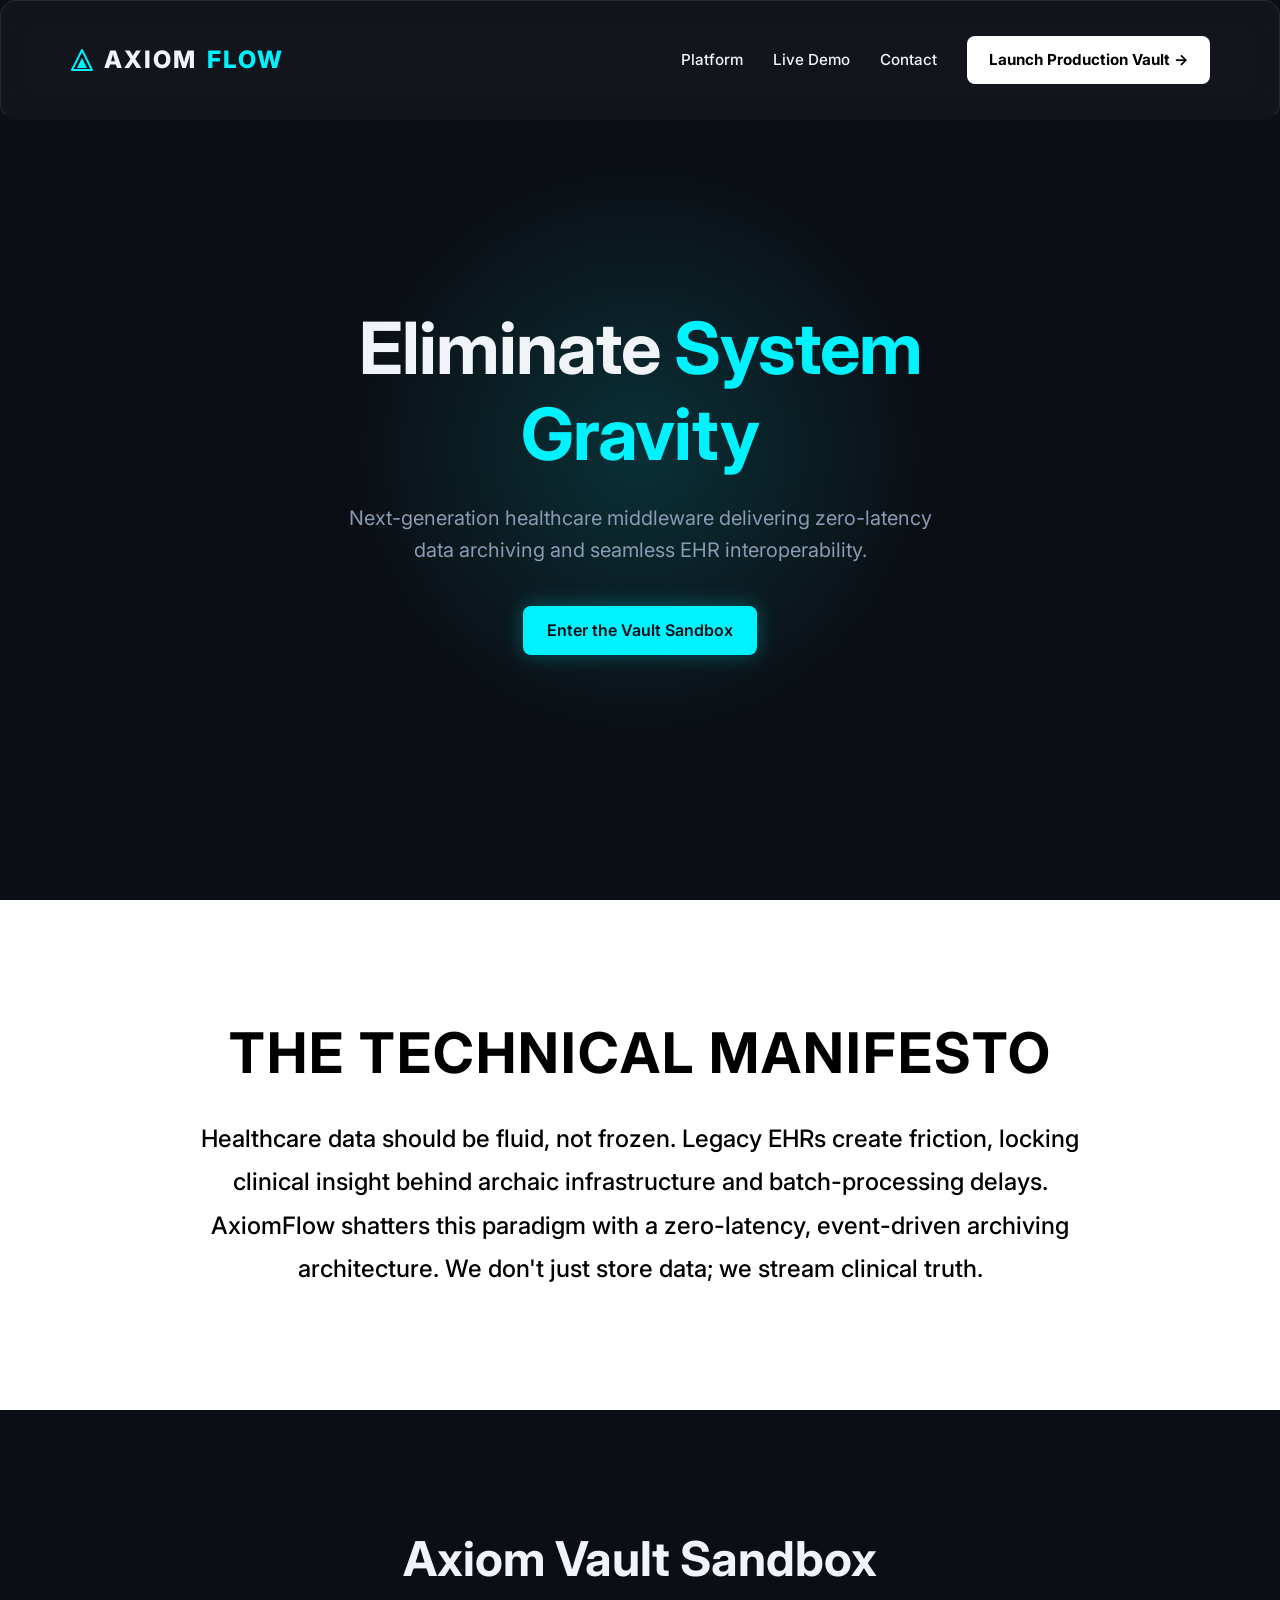
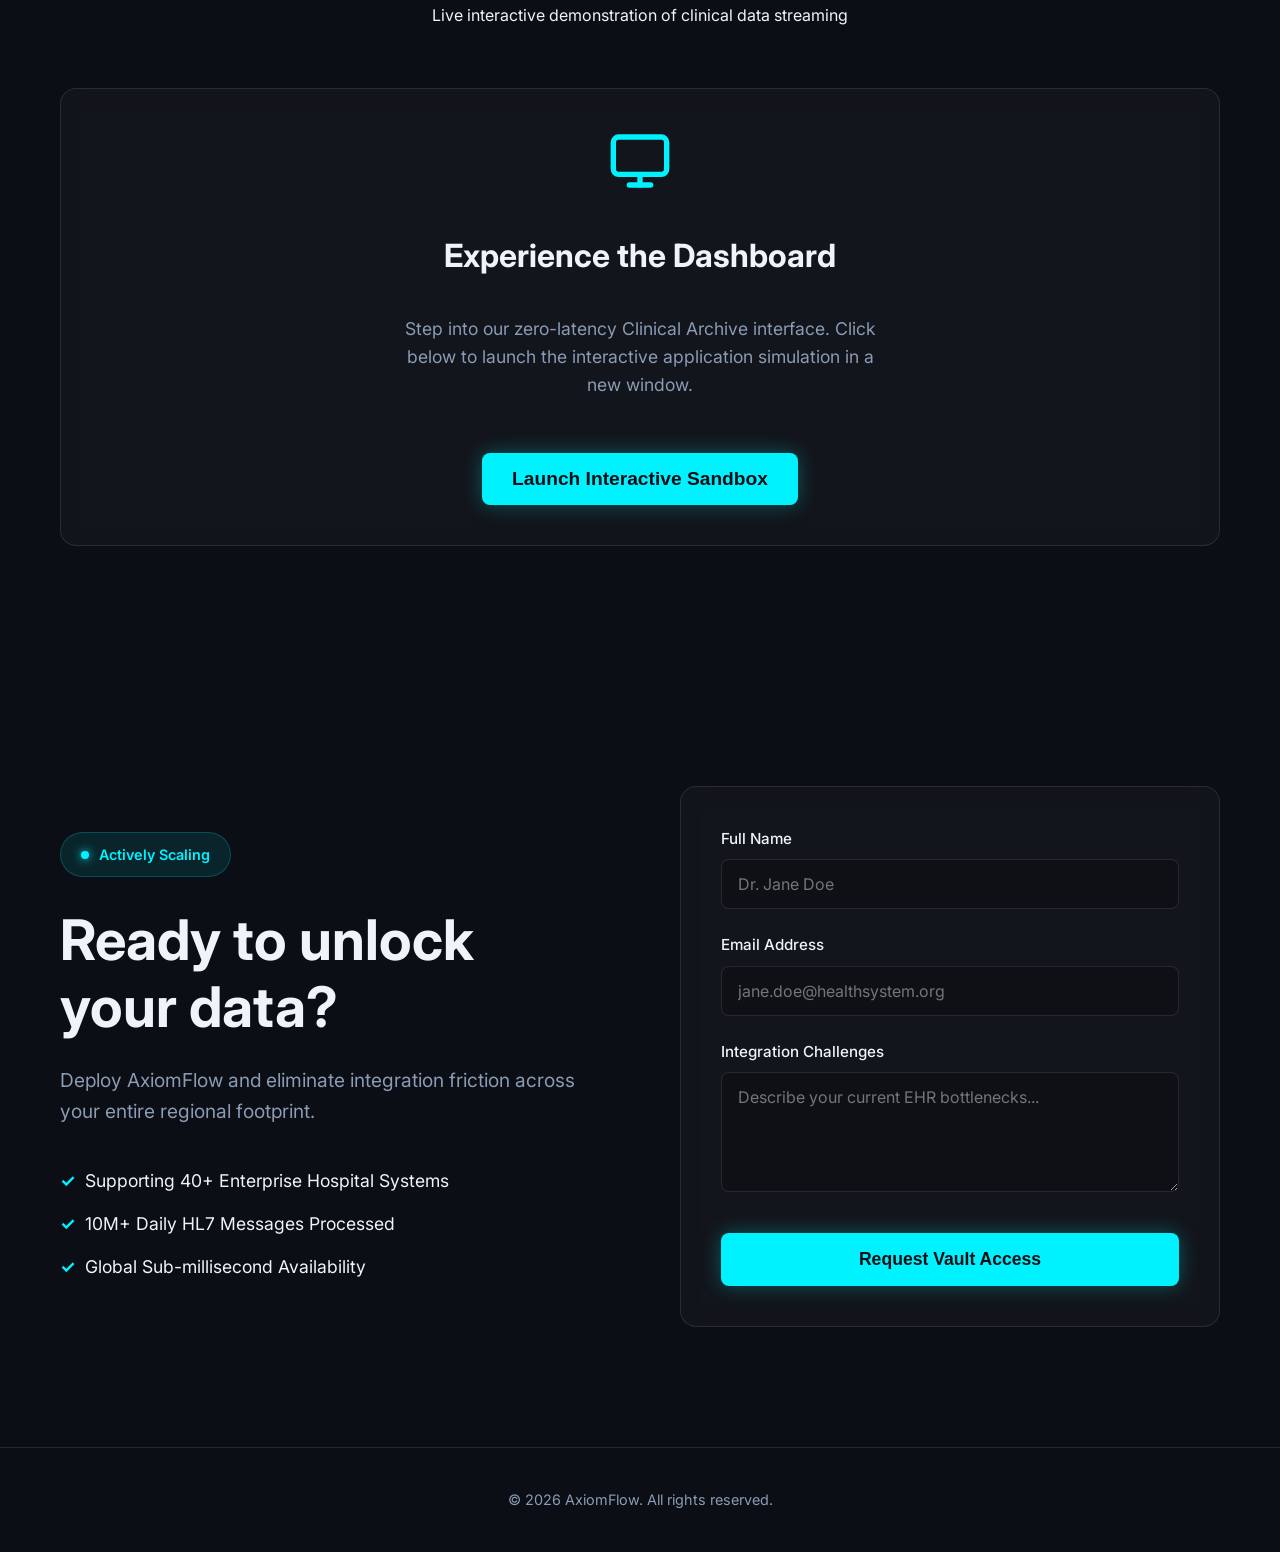
==== index.html @ 36a9141f "Initial commit: Landing page and Clinical Archive Demo" ====
<!DOCTYPE html>
<html lang="en">
<head>
    <meta charset="UTF-8">
    <meta name="viewport" content="width=device-width, initial-scale=1.0">
    <title>AxiomFlow | Zero-Latency Healthcare Data Archiving</title>
    <meta name="description" content="Next-generation healthcare middleware delivering zero-latency data archiving and seamless EHR interoperability.">
    <style>
        :root {
            --bg-dark: #0b0e14;
            --accent-cyan: #00f2ff;
            --glass-bg: rgba(255, 255, 255, 0.03);
            --glass-border: rgba(255, 255, 255, 0.1);
            --text-light: #f0f4f8;
            --text-muted: #8b9bb4;
            --white: #ffffff;
            --black: #000000;
            --font-sans: 'Inter', -apple-system, BlinkMacSystemFont, "Segoe UI", Roboto, Helvetica, Arial, sans-serif;
            --font-mono: 'JetBrains Mono', 'Fira Code', Consolas, monospace;
        }

        * {
            margin: 0;
            padding: 0;
            box-sizing: border-box;
        }

        body {
            font-family: var(--font-sans);
            background-color: var(--bg-dark);
            color: var(--text-light);
            line-height: 1.6;
            overflow-x: hidden;
            scroll-behavior: smooth;
        }

        /* Glassmorphism Utilities */
        .glass {
            background: var(--glass-bg);
            border: 1px solid var(--glass-border);
            backdrop-filter: blur(12px);
            -webkit-backdrop-filter: blur(12px);
            border-radius: 16px;
        }

        .glass-panel {
            background: var(--glass-bg);
            border: 1px solid var(--glass-border);
            backdrop-filter: blur(12px);
            -webkit-backdrop-filter: blur(12px);
            border-radius: 12px;
        }

        /* Typography */
        h1, h2, h3, h4 {
            font-weight: 700;
            line-height: 1.2;
        }

        .text-cyan { color: var(--accent-cyan); }
        
        /* Buttons */
        .btn {
            display: inline-block;
            padding: 12px 24px;
            border-radius: 8px;
            font-weight: 600;
            text-decoration: none;
            transition: all 0.3s ease;
            cursor: pointer;
            border: none;
            font-size: 1rem;
        }

        .btn-primary {
            background-color: var(--accent-cyan);
            color: var(--bg-dark);
            box-shadow: 0 0 20px rgba(0, 242, 255, 0.3);
        }

        .btn-primary:hover {
            box-shadow: 0 0 30px rgba(0, 242, 255, 0.6);
            transform: translateY(-2px);
        }

        .btn-outline {
            background: transparent;
            color: var(--accent-cyan);
            border: 1px solid var(--accent-cyan);
        }

        .btn-outline:hover {
            background: rgba(0, 242, 255, 0.1);
        }

        /* Navigation */
        nav {
            position: fixed;
            top: 0;
            width: 100%;
            z-index: 1000;
            padding: 20px 0;
            transition: all 0.3s ease;
        }

        .nav-container {
            max-width: 1200px;
            margin: 0 auto;
            padding: 15px 30px;
            display: flex;
            justify-content: space-between;
            align-items: center;
        }

        .brand {
            font-size: 1.5rem;
            font-weight: 800;
            letter-spacing: 2px;
            color: var(--text-light);
            text-decoration: none;
            display: flex;
            align-items: center;
            gap: 10px;
        }

        .brand span {
            color: var(--accent-cyan);
        }

        .nav-links {
            display: flex;
            gap: 30px;
            align-items: center;
        }

        .nav-links a {
            color: var(--text-light);
            text-decoration: none;
            font-size: 0.95rem;
            font-weight: 500;
            transition: color 0.3s ease;
        }

        .nav-links a:hover {
            color: var(--accent-cyan);
        }

        .nav-links .launch-btn {
            background: var(--white);
            color: var(--black);
            padding: 10px 20px;
            border-radius: 8px;
            font-weight: 700;
            border: 2px solid transparent;
        }

        .nav-links .launch-btn:hover {
            background: transparent;
            color: var(--white);
            border-color: var(--white);
        }

        /* Hero Section */
        .hero {
            min-height: 100vh;
            display: flex;
            align-items: center;
            justify-content: center;
            text-align: center;
            padding: 120px 20px 60px;
            position: relative;
        }

        .hero::before {
            content: '';
            position: absolute;
            top: 50%;
            left: 50%;
            transform: translate(-50%, -50%);
            width: 600px;
            height: 600px;
            background: radial-gradient(circle, rgba(0, 242, 255, 0.15) 0%, rgba(11, 14, 20, 0) 70%);
            z-index: -1;
        }

        .hero-content {
            max-width: 800px;
        }

        .hero h1 {
            font-size: 4.5rem;
            margin-bottom: 24px;
            letter-spacing: -1px;
        }

        .hero p {
            font-size: 1.25rem;
            color: var(--text-muted);
            margin-bottom: 40px;
            max-width: 600px;
            margin-left: auto;
            margin-right: auto;
        }

        /* Manifesto */
        .manifesto {
            background-color: var(--white);
            color: var(--black);
            padding: 120px 20px;
            text-align: center;
        }

        .manifesto-container {
            max-width: 900px;
            margin: 0 auto;
        }

        .manifesto h2 {
            font-size: 3.5rem;
            margin-bottom: 30px;
            text-transform: uppercase;
            letter-spacing: 2px;
        }

        .manifesto p {
            font-size: 1.5rem;
            font-weight: 500;
            line-height: 1.8;
        }

        /* Sandbox Demo */
        .sandbox {
            padding: 120px 20px;
            max-width: 1200px;
            margin: 0 auto;
        }

        .section-header {
            text-align: center;
            margin-bottom: 60px;
        }

        .section-header h2 {
            font-size: 3rem;
            margin-bottom: 15px;
        }

        .demo-container {
            display: grid;
            grid-template-columns: 320px 1fr;
            gap: 24px;
            min-height: 600px;
        }

        .sidebar {
            padding: 24px;
            display: flex;
            flex-direction: column;
            gap: 15px;
            overflow-y: auto;
        }

        .sidebar-title {
            font-size: 0.9rem;
            text-transform: uppercase;
            letter-spacing: 1px;
            color: var(--text-muted);
            margin-bottom: 10px;
        }

        .patient-card {
            padding: 16px;
            border-radius: 8px;
            cursor: pointer;
            transition: all 0.2s ease;
            border: 1px solid transparent;
        }

        .patient-card:hover {
            background: rgba(255, 255, 255, 0.05);
        }

        .patient-card.active {
            background: rgba(0, 242, 255, 0.1);
            border-color: rgba(0, 242, 255, 0.3);
            box-shadow: inset 0 0 20px rgba(0, 242, 255, 0.05);
        }

        .patient-name {
            font-weight: 600;
            font-size: 1.1rem;
            margin-bottom: 4px;
        }

        .patient-mrn {
            font-size: 0.85rem;
            color: var(--text-muted);
            font-family: var(--font-mono);
        }

        .main-pane {
            padding: 40px;
            display: flex;
            flex-direction: column;
            position: relative;
        }

        .latency-hud {
            position: absolute;
            top: 40px;
            right: 40px;
            display: flex;
            align-items: center;
            gap: 10px;
            background: rgba(0, 242, 255, 0.1);
            padding: 8px 16px;
            border-radius: 20px;
            border: 1px solid rgba(0, 242, 255, 0.2);
        }

        .pulse {
            width: 8px;
            height: 8px;
            background: var(--accent-cyan);
            border-radius: 50%;
            box-shadow: 0 0 10px var(--accent-cyan);
            animation: pulse-anim 2s infinite;
        }

        @keyframes pulse-anim {
            0% { transform: scale(0.95); box-shadow: 0 0 0 0 rgba(0, 242, 255, 0.7); }
            70% { transform: scale(1); box-shadow: 0 0 0 10px rgba(0, 242, 255, 0); }
            100% { transform: scale(0.95); box-shadow: 0 0 0 0 rgba(0, 242, 255, 0); }
        }

        .latency-text {
            font-family: var(--font-mono);
            font-size: 0.85rem;
            color: var(--accent-cyan);
            font-weight: 600;
        }

        .pane-header {
            margin-bottom: 40px;
        }

        .pane-header h3 {
            font-size: 2.5rem;
            margin-bottom: 5px;
        }

        .pane-header p {
            color: var(--text-muted);
            font-family: var(--font-mono);
            font-size: 1.1rem;
        }

        .data-grid {
            display: grid;
            grid-template-columns: 1fr;
            gap: 24px;
            flex-grow: 1;
        }

        .data-card {
            padding: 24px;
            display: flex;
            flex-direction: column;
        }

        .data-card-title {
            font-size: 0.85rem;
            text-transform: uppercase;
            letter-spacing: 1px;
            color: var(--text-muted);
            margin-bottom: 20px;
            display: flex;
            align-items: center;
            gap: 8px;
        }

        .vitals-grid {
            display: grid;
            grid-template-columns: repeat(3, 1fr);
            gap: 20px;
        }

        .vital-box {
            background: rgba(0, 0, 0, 0.3);
            padding: 20px;
            border-radius: 8px;
            text-align: center;
        }

        .vital-label {
            font-size: 0.85rem;
            color: var(--text-muted);
            margin-bottom: 8px;
        }

        .vital-value {
            font-size: 1.8rem;
            font-weight: 700;
            color: var(--white);
            font-family: var(--font-mono);
        }

        .hl7-viewer {
            font-family: var(--font-mono);
            font-size: 0.9rem;
            color: var(--accent-cyan);
            background: rgba(0, 0, 0, 0.4);
            padding: 20px;
            border-radius: 8px;
            overflow-x: auto;
            white-space: pre-wrap;
            flex-grow: 1;
            line-height: 1.6;
        }

        /* Contact Section */
        .contact {
            padding: 120px 20px;
            max-width: 1200px;
            margin: 0 auto;
        }

        .contact-grid {
            display: grid;
            grid-template-columns: 1fr 1fr;
            gap: 80px;
            align-items: center;
        }

        .contact-info h2 {
            font-size: 3.5rem;
            margin-bottom: 24px;
        }

        .contact-info p {
            font-size: 1.2rem;
            color: var(--text-muted);
            margin-bottom: 40px;
        }

        .status-badge {
            display: inline-flex;
            align-items: center;
            gap: 10px;
            background: rgba(0, 242, 255, 0.1);
            padding: 10px 20px;
            border-radius: 30px;
            border: 1px solid rgba(0, 242, 255, 0.2);
            margin-bottom: 30px;
        }

        .status-text {
            color: var(--accent-cyan);
            font-weight: 600;
            font-size: 0.9rem;
        }

        .regional-stats {
            display: flex;
            flex-direction: column;
            gap: 15px;
        }

        .regional-stats p {
            margin: 0;
            font-size: 1.1rem;
            color: var(--text-light);
            display: flex;
            align-items: center;
            gap: 10px;
        }
        
        .regional-stats p::before {
            content: '✓';
            color: var(--accent-cyan);
            font-weight: bold;
        }

        .contact-form {
            padding: 40px;
        }

        .form-group {
            margin-bottom: 24px;
        }

        .form-group label {
            display: block;
            margin-bottom: 8px;
            font-size: 0.95rem;
            color: var(--text-light);
            font-weight: 500;
        }

        .form-control {
            width: 100%;
            background: rgba(0, 0, 0, 0.2);
            border: 1px solid rgba(255, 255, 255, 0.1);
            padding: 14px 16px;
            border-radius: 8px;
            color: var(--white);
            font-family: var(--font-sans);
            font-size: 1rem;
            transition: border-color 0.3s ease;
        }

        .form-control:focus {
            outline: none;
            border-color: var(--accent-cyan);
        }

        textarea.form-control {
            resize: vertical;
            min-height: 120px;
        }

        .submit-btn {
            width: 100%;
            margin-top: 10px;
            padding: 16px;
            font-size: 1.1rem;
        }

        /* Footer */
        footer {
            text-align: center;
            padding: 40px 20px;
            border-top: 1px solid var(--glass-border);
            color: var(--text-muted);
            font-size: 0.9rem;
        }

        /* Responsive */
        @media (max-width: 900px) {
            .demo-container {
                grid-template-columns: 1fr;
            }
            .sidebar {
                max-height: 300px;
            }
            .contact-grid {
                grid-template-columns: 1fr;
                gap: 40px;
            }
            .hero h1 {
                font-size: 3rem;
            }
            .manifesto h2 {
                font-size: 2.5rem;
            }
            .nav-links {
                display: none;
            }
            .latency-hud {
                position: relative;
                top: 0;
                right: 0;
                margin-bottom: 20px;
                display: inline-flex;
            }
        }
    </style>
    <!-- Using Google Fonts -->
    <link rel="preconnect" href="https://fonts.googleapis.com">
    <link rel="preconnect" href="https://fonts.gstatic.com" crossorigin>
    <link href="https://fonts.googleapis.com/css2?family=Inter:wght@400;500;600;700;800&family=JetBrains+Mono:wght@400;600;700&display=swap" rel="stylesheet">
</head>
<body>

    <!-- Navigation -->
    <nav class="glass" id="navbar">
        <div class="nav-container">
            <a href="#" class="brand">
                <svg width="24" height="24" viewBox="0 0 24 24" fill="none" xmlns="http://www.w3.org/2000/svg">
                    <path d="M12 2L2 22H22L12 2Z" stroke="#00f2ff" stroke-width="2" stroke-linejoin="round"/>
                    <path d="M12 10L7 20H17L12 10Z" fill="#00f2ff"/>
                </svg>
                AXIOM<span>FLOW</span>
            </a>
            <div class="nav-links">
                <a href="#platform">Platform</a>
                <a href="#demo">Live Demo</a>
                <a href="#contact">Contact</a>
                <a href="https://axiomflow.health" target="_blank" rel="noopener noreferrer" class="launch-btn">Launch Production Vault →</a>
            </div>
        </div>
    </nav>

    <!-- Hero Section -->
    <section class="hero" id="platform">
        <div class="hero-content">
            <h1>Eliminate <span class="text-cyan">System Gravity</span></h1>
            <p>Next-generation healthcare middleware delivering zero-latency data archiving and seamless EHR interoperability.</p>
            <a href="#demo" class="btn btn-primary">Enter the Vault Sandbox</a>
        </div>
    </section>

    <!-- Technical Manifesto -->
    <section class="manifesto">
        <div class="manifesto-container">
            <h2>The Technical Manifesto</h2>
            <p>Healthcare data should be fluid, not frozen. Legacy EHRs create friction, locking clinical insight behind archaic infrastructure and batch-processing delays. AxiomFlow shatters this paradigm with a zero-latency, event-driven archiving architecture. We don't just store data; we stream clinical truth.</p>
        </div>
    </section>

    <!-- Interactive Demo Launch -->
    <section class="sandbox" id="demo">
        <div class="section-header">
            <h2>Axiom Vault Sandbox</h2>
            <p class="text-muted">Live interactive demonstration of clinical data streaming</p>
        </div>

        <div class="demo-container glass" style="display: flex; flex-direction: column; align-items: center; justify-content: center; min-height: 400px; text-align: center; padding: 40px;">
            <svg width="64" height="64" viewBox="0 0 24 24" fill="none" stroke="#00f2ff" stroke-width="2" stroke-linecap="round" stroke-linejoin="round" style="margin-bottom: 20px;"><rect x="2" y="3" width="20" height="14" rx="2" ry="2"></rect><line x1="8" y1="21" x2="16" y2="21"></line><line x1="12" y1="17" x2="12" y2="21"></line></svg>
            <h3 style="font-size: 2rem; margin-bottom: 15px;">Experience the Dashboard</h3>
            <p style="color: var(--text-muted); max-width: 500px; margin-bottom: 30px; font-size: 1.1rem;">Step into our zero-latency Clinical Archive interface. Click below to launch the interactive application simulation in a new window.</p>
            <button onclick="window.open('demo/index.html', 'AxiomDemo', 'width=1280,height=800,menubar=no,toolbar=no,location=no,status=no')" class="btn btn-primary" style="font-size: 1.2rem; padding: 15px 30px;">
                Launch Interactive Sandbox
            </button>
        </div>
    </section>

    <!-- Contact Section -->
    <section class="contact" id="contact">
        <div class="contact-grid">
            <div class="contact-info">
                <div class="status-badge">
                    <div class="pulse"></div>
                    <span class="status-text">Actively Scaling</span>
                </div>
                <h2>Ready to unlock your data?</h2>
                <p>Deploy AxiomFlow and eliminate integration friction across your entire regional footprint.</p>
                <div class="regional-stats">
                    <p>Supporting 40+ Enterprise Hospital Systems</p>
                    <p>10M+ Daily HL7 Messages Processed</p>
                    <p>Global Sub-millisecond Availability</p>
                </div>
            </div>
            
            <div class="glass contact-form">
                <form id="intakeForm">
                    <div class="form-group">
                        <label for="fullName">Full Name</label>
                        <input type="text" id="fullName" class="form-control" required placeholder="Dr. Jane Doe">
                    </div>
                    <div class="form-group">
                        <label for="emailAddress">Email Address</label>
                        <input type="email" id="emailAddress" class="form-control" required placeholder="jane.doe@healthsystem.org">
                    </div>
                    <div class="form-group">
                        <label for="challenges">Integration Challenges</label>
                        <textarea id="challenges" class="form-control" required placeholder="Describe your current EHR bottlenecks..."></textarea>
                    </div>
                    <button type="submit" class="btn btn-primary submit-btn">Request Vault Access</button>
                </form>
            </div>
        </div>
    </section>

    <!-- Footer -->
    <footer>
        <p>&copy; 2026 AxiomFlow. All rights reserved.</p>
    </footer>

    <!-- Interactive Logic -->
    <script>
        // Form Submission
        document.getElementById('intakeForm').addEventListener('submit', function(e) {
            e.preventDefault();
            const name = document.getElementById('fullName').value;
            alert(`Thanks, ${name}! Your request for Axiom Vault access has been received. We will contact you shortly.`);
            this.reset();
        });

        // Header scroll effect
        window.addEventListener('scroll', () => {
            const nav = document.getElementById('navbar');
            if (window.scrollY > 50) {
                nav.style.background = 'rgba(11, 14, 20, 0.85)';
                nav.style.backdropFilter = 'blur(16px)';
                nav.style.borderBottom = '1px solid rgba(255, 255, 255, 0.1)';
            } else {
                nav.style.background = 'var(--glass-bg)';
                nav.style.borderBottom = '1px solid transparent';
            }
        });
    </script>
</body>
</html>
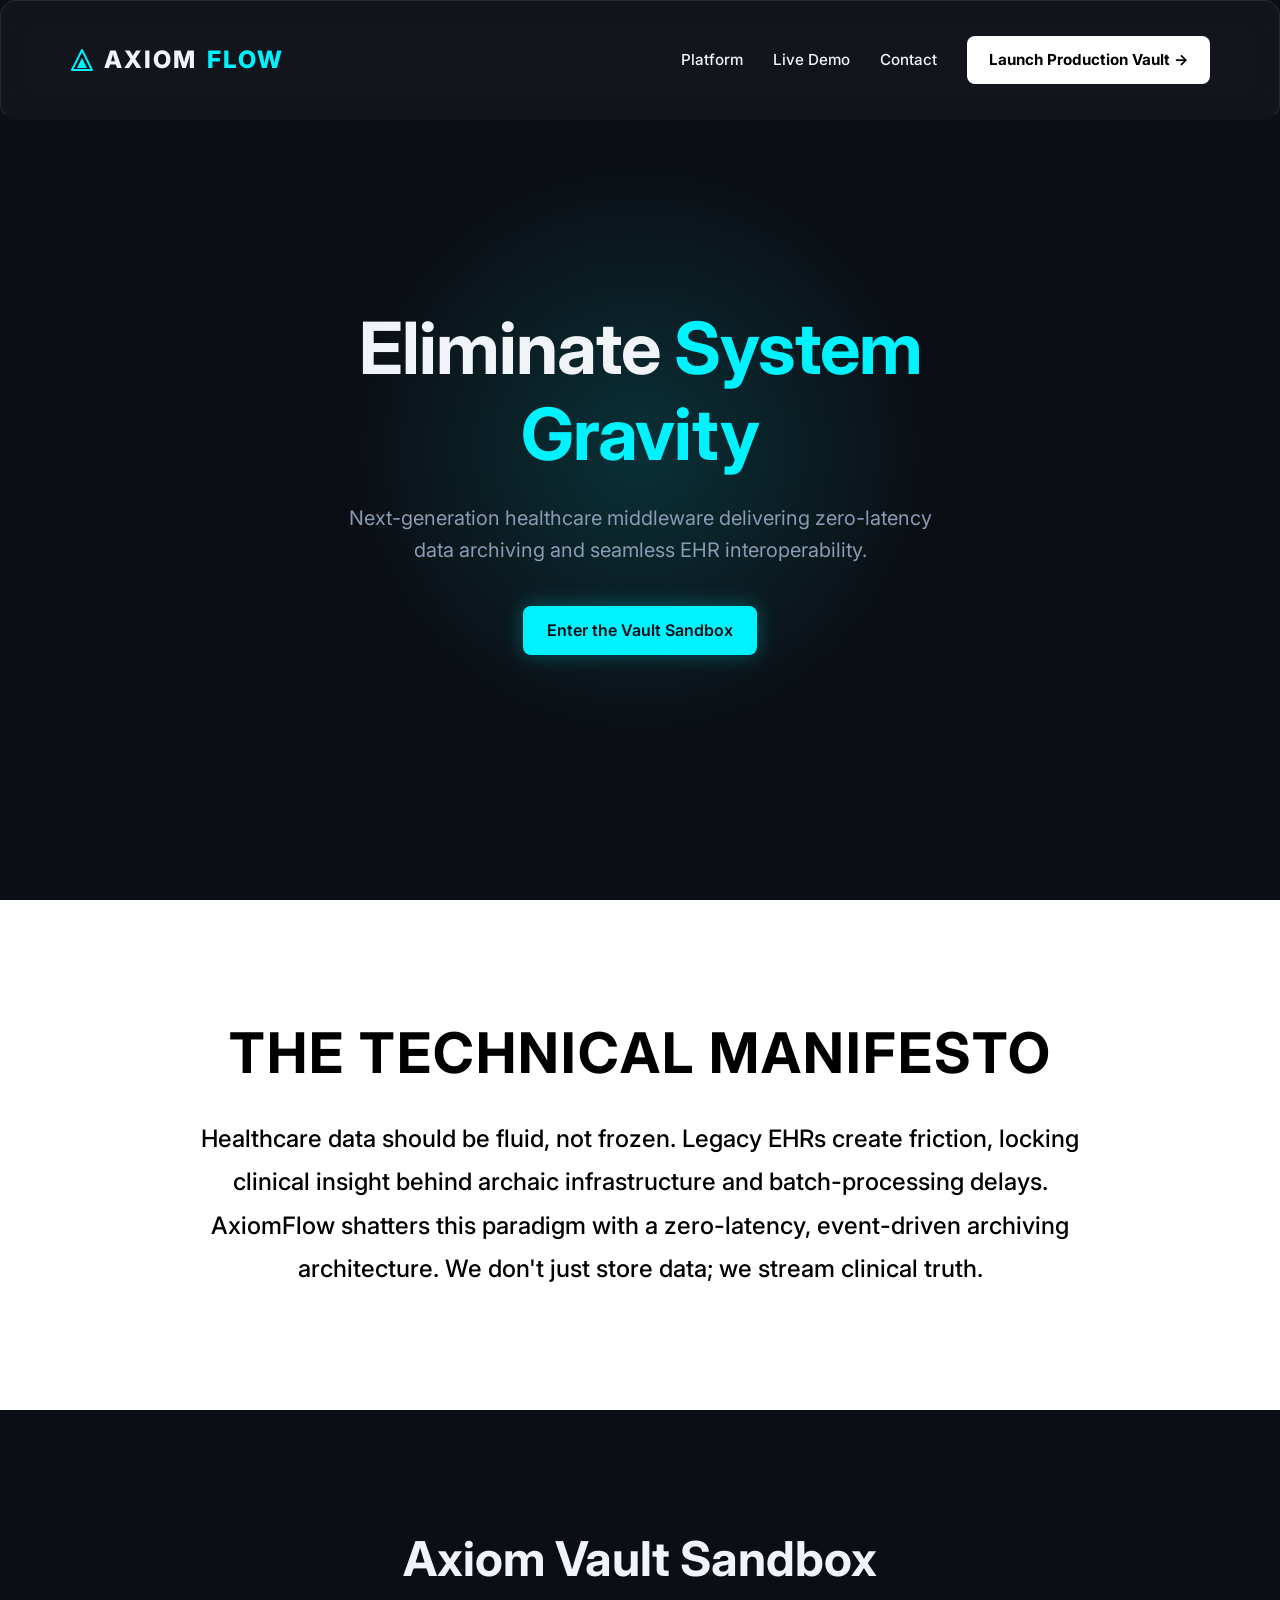
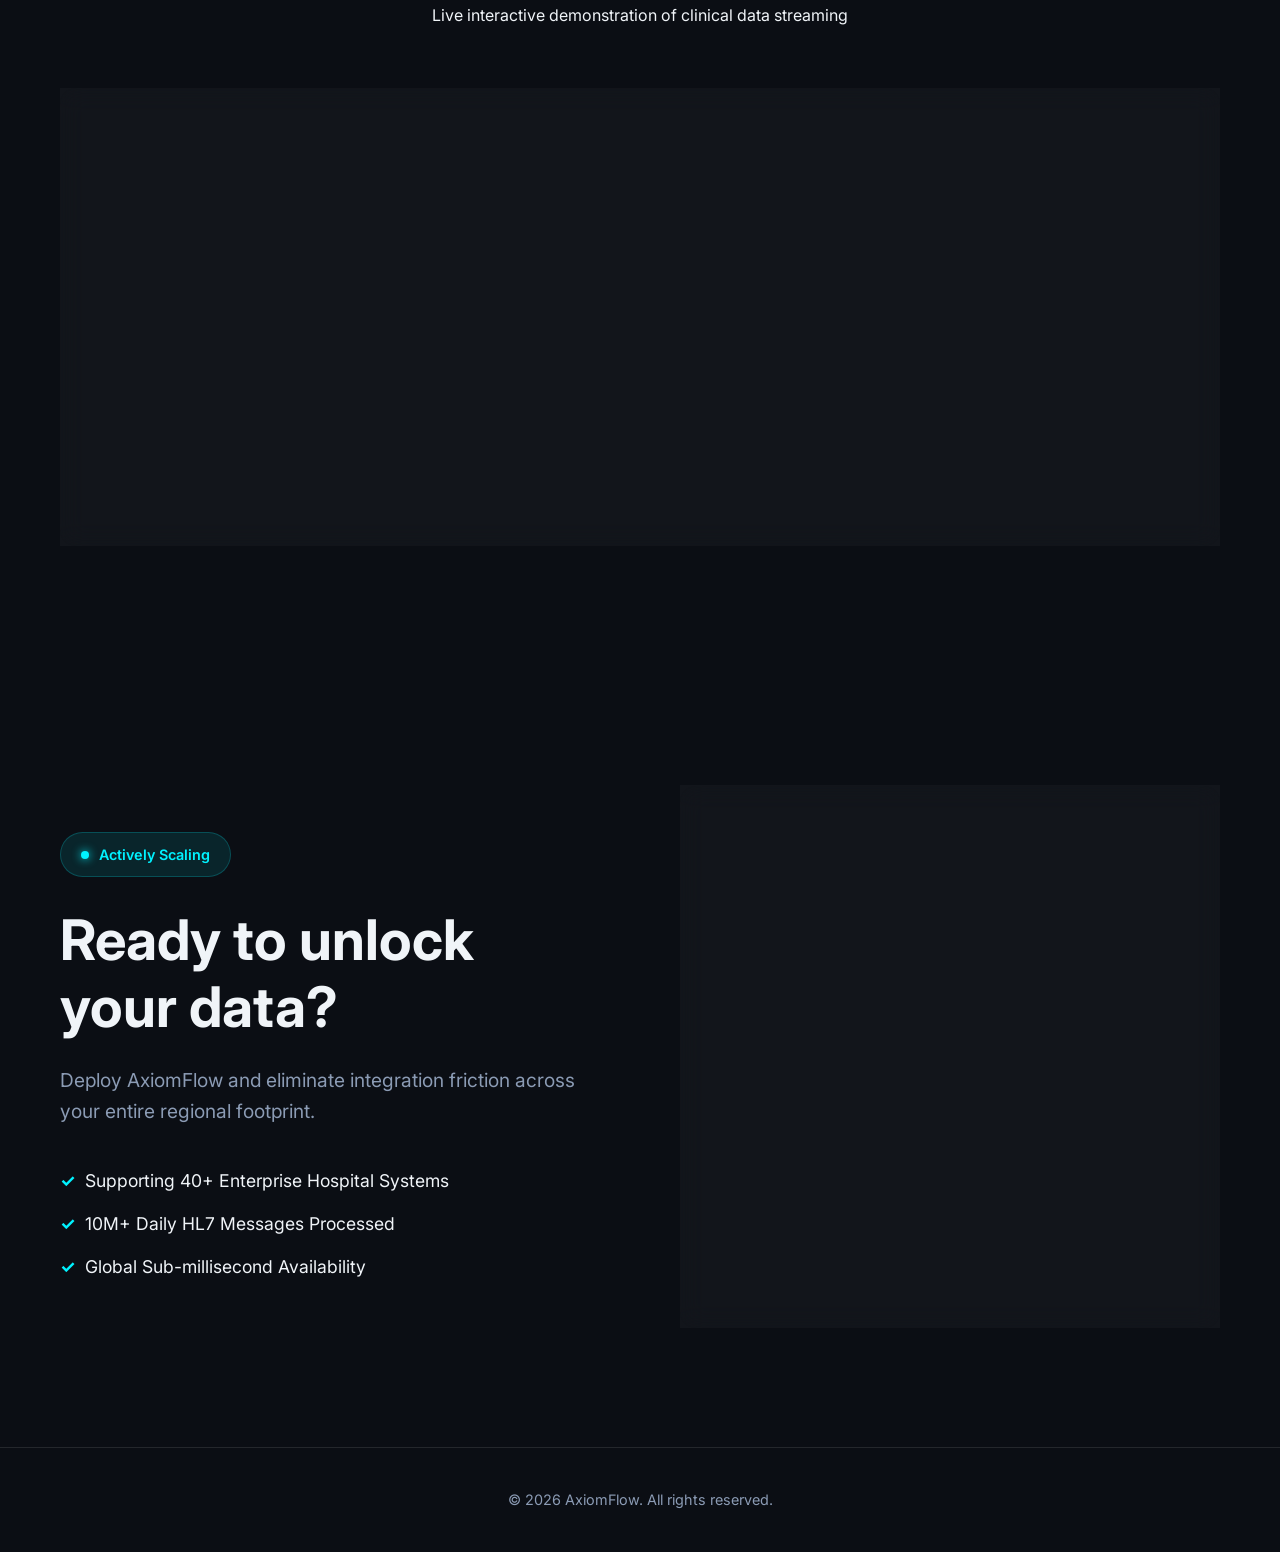
==== commit e9ac6554: "Wire up Web3Forms backend for contact form submissions" ====
--- a/index.html
+++ b/index.html
@@ -619,7 +619,7 @@
             <svg width="64" height="64" viewBox="0 0 24 24" fill="none" stroke="#00f2ff" stroke-width="2" stroke-linecap="round" stroke-linejoin="round" style="margin-bottom: 20px;"><rect x="2" y="3" width="20" height="14" rx="2" ry="2"></rect><line x1="8" y1="21" x2="16" y2="21"></line><line x1="12" y1="17" x2="12" y2="21"></line></svg>
             <h3 style="font-size: 2rem; margin-bottom: 15px;">Experience the Dashboard</h3>
             <p style="color: var(--text-muted); max-width: 500px; margin-bottom: 30px; font-size: 1.1rem;">Step into our zero-latency Clinical Archive interface. Click below to launch the interactive application simulation in a new window.</p>
-            <button onclick="window.open('demo/index.html', 'AxiomDemo', 'width=1280,height=800,menubar=no,toolbar=no,location=no,status=no')" class="btn btn-primary" style="font-size: 1.2rem; padding: 15px 30px;">
+            <button onclick="window.open('/AxiomFlow-Website/demo/index.html', 'AxiomDemo', 'width=1280,height=800,menubar=no,toolbar=no,location=no,status=no')" class="btn btn-primary" style="font-size: 1.2rem; padding: 15px 30px;">
                 Launch Interactive Sandbox
             </button>
         </div>
@@ -643,18 +643,19 @@
             </div>
             
             <div class="glass contact-form">
-                <form id="intakeForm">
+                <form id="intakeForm" action="https://api.web3forms.com/submit" method="POST">
+                    <input type="hidden" name="access_key" value="ae26d56b-f153-410d-82df-c5d5db843d5f">
                     <div class="form-group">
                         <label for="fullName">Full Name</label>
-                        <input type="text" id="fullName" class="form-control" required placeholder="Dr. Jane Doe">
+                        <input type="text" id="fullName" name="name" class="form-control" required placeholder="Dr. Jane Doe">
                     </div>
                     <div class="form-group">
                         <label for="emailAddress">Email Address</label>
-                        <input type="email" id="emailAddress" class="form-control" required placeholder="jane.doe@healthsystem.org">
+                        <input type="email" id="emailAddress" name="email" class="form-control" required placeholder="jane.doe@healthsystem.org">
                     </div>
                     <div class="form-group">
                         <label for="challenges">Integration Challenges</label>
-                        <textarea id="challenges" class="form-control" required placeholder="Describe your current EHR bottlenecks..."></textarea>
+                        <textarea id="challenges" name="challenges" class="form-control" required placeholder="Describe your current EHR bottlenecks..."></textarea>
                     </div>
                     <button type="submit" class="btn btn-primary submit-btn">Request Vault Access</button>
                 </form>
@@ -672,9 +673,37 @@
         // Form Submission
         document.getElementById('intakeForm').addEventListener('submit', function(e) {
             e.preventDefault();
-            const name = document.getElementById('fullName').value;
-            alert(`Thanks, ${name}! Your request for Axiom Vault access has been received. We will contact you shortly.`);
-            this.reset();
+            const form = e.target;
+            const formData = new FormData(form);
+            const submitBtn = form.querySelector('.submit-btn');
+            const originalText = submitBtn.textContent;
+            
+            submitBtn.textContent = 'Sending...';
+            submitBtn.disabled = true;
+
+            fetch('https://api.web3forms.com/submit', {
+                method: 'POST',
+                body: formData
+            })
+            .then(async (response) => {
+                let json = await response.json();
+                if (response.status == 200) {
+                    const name = document.getElementById('fullName').value;
+                    alert(`Thanks, ${name}! Your request for Axiom Vault access has been received. We will contact you shortly.`);
+                    form.reset();
+                } else {
+                    console.log(response);
+                    alert(json.message || "Something went wrong!");
+                }
+            })
+            .catch(error => {
+                console.log(error);
+                alert("Something went wrong!");
+            })
+            .finally(() => {
+                submitBtn.textContent = originalText;
+                submitBtn.disabled = false;
+            });
         });
 
         // Header scroll effect
